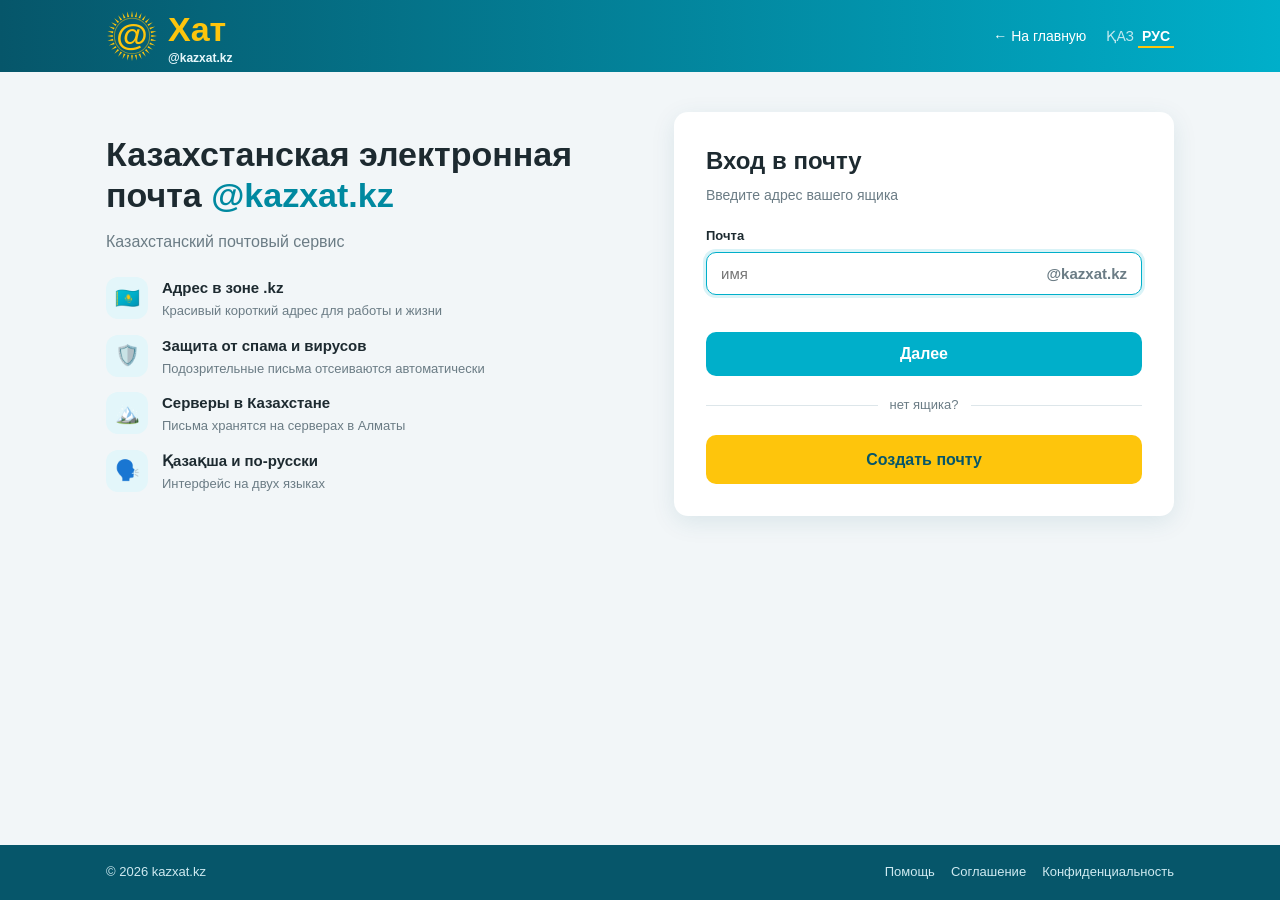
==== auth.html @ 304ba93a "Add files via upload" ====
<!DOCTYPE html>
<html lang="ru">
<head>
<meta charset="UTF-8">
<meta name="viewport" content="width=device-width, initial-scale=1">
<script src="lang.js"></script>
<title>Хат.Почта — вход и регистрация</title>
<style>
  :root{
    --blue:#00AFCA; --blue-dark:#0089a0; --blue-deep:#06566a;
    --gold:#FEC50C; --gold-dark:#d9a400;
    --bg:#f2f6f8; --card:#fff; --text:#1d2a30; --muted:#6b7c85; --line:#dde6ea;
    --red:#d63b3b; --green:#1e9e55; --radius:14px;
  }
  *{box-sizing:border-box;margin:0;padding:0}
  body{font-family:-apple-system,"Segoe UI",Roboto,Arial,sans-serif;background:var(--bg);color:var(--text);font-size:15px;line-height:1.45;min-height:100vh;display:flex;flex-direction:column}
  a{color:var(--blue-dark);text-decoration:none}
  a:hover{text-decoration:underline}
  a.btn:hover{text-decoration:none}
  .wrap{max-width:1100px;margin:0 auto;padding:0 16px;width:100%}

  /* Шапка как на главной */
  header{background:linear-gradient(90deg,var(--blue-deep),var(--blue));color:#fff}
  .top{display:flex;align-items:center;height:72px;gap:20px}
  .logo{display:flex;align-items:center;gap:10px;font-weight:800;font-size:34px;color:var(--gold)}
  .logo:hover{text-decoration:none}
  .logo small{display:block;font-size:12px;font-weight:600;color:#e6f7fb;margin-top:-4px}
  .logo-mark{width:52px;height:52px;flex:none}
  .logo-mark .rays{transform-origin:50px 50px;animation:spin 40s linear infinite}
  @keyframes spin{to{transform:rotate(360deg)}}
  .top-right{margin-left:auto;display:flex;align-items:center;gap:16px;font-size:14px}
  .top-right a{color:#fff}
  .lang a{opacity:.75;padding:2px 4px}
  .lang a.on{opacity:1;font-weight:700;border-bottom:2px solid var(--gold)}

  /* Основная часть */
  main{flex:1;display:flex;align-items:flex-start;justify-content:center;padding:40px 0}
  .layout{display:grid;grid-template-columns:1fr 500px;gap:48px;align-items:center}
  .promo h1{font-size:34px;line-height:1.2;margin-bottom:14px}
  .promo h1 span{color:var(--blue-dark)}
  .promo p{color:var(--muted);font-size:16px;margin-bottom:24px;max-width:460px}
  .perks{list-style:none;display:grid;gap:14px}
  .perks li{display:flex;gap:14px;align-items:flex-start}
  .perks .ico{width:42px;height:42px;border-radius:12px;background:#e3f6fa;display:grid;place-items:center;font-size:20px;flex:none}
  .perks b{display:block}
  .perks small{color:var(--muted);font-size:13px}

  .card{background:var(--card);border-radius:var(--radius);box-shadow:0 6px 24px rgba(6,86,106,.10);padding:32px}
  .view{display:none}
  .view.on{display:block;animation:fade .25s}
  @keyframes fade{from{opacity:0;transform:translateY(6px)}to{opacity:1;transform:none}}
  .card h2{font-size:24px;margin-bottom:6px}
  .card .sub{color:var(--muted);font-size:14px;margin-bottom:22px}

  /* Поля */
  .field{margin-bottom:16px}
  .field label{display:block;font-size:13px;font-weight:600;margin-bottom:6px}
  .input{display:flex;align-items:center;border:1.5px solid var(--line);border-radius:10px;background:#fff;transition:border-color .15s,box-shadow .15s}
  .input:focus-within{border-color:var(--blue);box-shadow:0 0 0 3px rgba(0,175,202,.15)}
  .input.err{border-color:var(--red)}
  .input.ok{border-color:var(--green)}
  .input input,.input select{flex:1;min-width:0;border:none;outline:none;background:transparent;padding:12px 14px;font-size:15px;color:var(--text)}
  .input .prefix{padding-left:14px;font-weight:700;color:var(--text)}
  .input .prefix+input{padding-left:8px}
  .input .suffix{padding-right:14px;color:var(--muted);font-weight:600;white-space:nowrap}
  .input .eye{border:none;background:none;cursor:pointer;padding:0 12px;font-size:17px;opacity:.6}
  .input .eye:hover{opacity:1}
  .row2{display:grid;grid-template-columns:1fr 1fr;gap:12px}
  .row3{display:grid;grid-template-columns:100px 1fr 110px;gap:8px}
  .row2>*,.row3>*{min-width:0}
  .input select{padding:12px 8px;cursor:pointer}
  .err-box{background:#fdecec;color:#a42a2a;border-radius:10px;padding:10px 12px;font-size:13px;margin-bottom:14px}
  .err-box:empty{display:none}
  .hint{font-size:12px;margin-top:5px;color:var(--muted);min-height:16px}
  .hint.err{color:var(--red)}
  .hint.ok{color:var(--green)}
  .sugg{display:flex;flex-wrap:wrap;gap:6px;margin-top:6px}
  .sugg button{border:1px dashed var(--blue);background:#f1fbfd;color:var(--blue-deep);border-radius:20px;padding:4px 10px;font-size:12px;cursor:pointer}
  .sugg button:hover{background:#e0f6fa}
  .seg{display:flex;gap:8px}
  .seg label{flex:1;display:flex;align-items:center;justify-content:center;gap:6px;border:1.5px solid var(--line);border-radius:10px;padding:11px;cursor:pointer;font-size:14px;font-weight:500;margin:0}
  .seg input{accent-color:var(--blue)}
  .seg label:has(input:checked){border-color:var(--blue);background:#f1fbfd}

  .strength{height:5px;border-radius:3px;background:var(--line);margin-top:8px;overflow:hidden}
  .strength i{display:block;height:100%;width:0;transition:width .2s,background .2s}

  .check{display:flex;gap:10px;align-items:flex-start;font-size:13px;color:var(--muted);margin:6px 0 18px;cursor:pointer}
  .check input{margin-top:2px;accent-color:var(--blue);width:16px;height:16px}

  .btn{display:block;width:100%;border:none;border-radius:10px;padding:13px;font-size:16px;font-weight:700;cursor:pointer;text-align:center;transition:background .15s}
  .btn-blue{background:var(--blue);color:#fff}
  .btn-blue:hover{background:var(--blue-dark)}
  .btn-blue:disabled{background:#a9dbe4;cursor:not-allowed}
  .btn-gold{background:var(--gold);color:var(--blue-deep)}
  .btn-gold:hover{background:var(--gold-dark)}
  .btn-ghost{background:none;border:1.5px solid var(--line);color:var(--text);margin-top:10px}
  .btn-ghost:hover{border-color:var(--blue)}
  .links{display:flex;justify-content:space-between;font-size:14px;margin-top:16px}
  .divider{display:flex;align-items:center;gap:12px;color:var(--muted);font-size:13px;margin:20px 0}
  .divider::before,.divider::after{content:"";flex:1;height:1px;background:var(--line)}

  .chip{display:inline-flex;align-items:center;gap:8px;background:#f1f9fb;border-radius:20px;padding:6px 6px 6px 12px;font-weight:600;margin-bottom:18px}
  .chip button{border:none;background:#fff;border-radius:14px;padding:3px 10px;font-size:12px;color:var(--blue-dark);cursor:pointer}
  .back{border:none;background:none;color:var(--blue-dark);cursor:pointer;font-size:14px;margin-bottom:14px;padding:0}

  .notice{border-radius:10px;padding:12px 14px;font-size:13px;margin-bottom:16px;display:none}
  .notice.on{display:block}
  .notice.info{background:#fff8dc;color:#7a5a00}
  .notice.err{background:#fdecec;color:#a42a2a}

  .steps{display:flex;gap:6px;margin-bottom:20px}
  .steps i{flex:1;height:4px;border-radius:2px;background:var(--line)}
  .steps i.on{background:var(--blue)}

  .done{text-align:center}
  .done .big{font-size:56px;margin-bottom:10px}
  .done .addr{display:inline-block;font-size:20px;font-weight:800;color:var(--blue-deep);background:#f1f9fb;border-radius:10px;padding:10px 18px;margin:12px 0 20px}

  footer{background:var(--blue-deep);color:#cfeaf1;font-size:13px;padding:18px 0}
  footer .wrap{display:flex;justify-content:space-between;flex-wrap:wrap;gap:12px}
  footer a{color:#cfeaf1;margin-left:16px}

  @media(max-width:880px){
    .layout{grid-template-columns:1fr;max-width:480px;margin:0 auto}
    .promo{display:none}
    main{padding:20px 0}
    .card{padding:24px 20px}
  }
</style>
</head>
<body>

<header>
  <div class="wrap top">
    <a href="index.html" class="logo"><svg class="logo-mark" viewBox="0 0 100 100"></svg><div>Хат<small>@kazxat.kz</small></div></a>
    <div class="top-right">
      <a href="index.html">← На главную</a>
      <div class="lang"><a href="#">ҚАЗ</a><a href="#" class="on">РУС</a></div>
    </div>
  </div>
</header>

<main>
  <div class="wrap layout">

    <!-- Левая часть: чем хороша почта -->
    <section class="promo">
      <h1>Казахстанская электронная почта <span>@kazxat.kz</span></h1>
      <p>Казахстанский почтовый сервис</p>
      <ul class="perks">
        <li><span class="ico">🇰🇿</span><div><b>Адрес в зоне .kz</b><small>Красивый короткий адрес для работы и жизни</small></div></li>
        <li><span class="ico">🛡️</span><div><b>Защита от спама и вирусов</b><small>Подозрительные письма отсеиваются автоматически</small></div></li>
        <li><span class="ico">🏔️</span><div><b>Серверы в Казахстане</b><small>Письма хранятся на серверах в Алматы</small></div></li>
        <li><span class="ico">🗣️</span><div><b>Қазақша и по-русски</b><small>Интерфейс на двух языках</small></div></li>
      </ul>
    </section>

    <!-- Правая часть: карточка с видами -->
    <section class="card">

      <!-- ВИД 1: ВХОД, шаг 1 — адрес -->
      <div class="view" id="v-login">
        <h2>Вход в почту</h2>
        <div class="sub">Введите адрес вашего ящика</div>
        <form id="f-login1" novalidate>
          <div class="field">
            <label for="l-user">Почта</label>
            <div class="input" id="l-user-box"><input id="l-user" autocomplete="username" placeholder="имя" autofocus><span class="suffix">@kazxat.kz</span></div>
            <div class="hint" id="l-user-hint"></div>
          </div>
          <button class="btn btn-blue">Далее</button>
        </form>
        <div class="divider">нет ящика?</div>
        <a class="btn btn-gold" href="#register">Создать почту</a>
      </div>

      <!-- ВИД 2: ВХОД, шаг 2 — пароль -->
      <div class="view" id="v-password">
        <h2>Введите пароль</h2>
        <div class="chip"><span id="p-email"></span><button type="button" onclick="go('login')">изменить</button></div>
        <div class="notice" id="p-notice"></div>
        <form id="f-login2" novalidate>
          <div class="field">
            <label for="p-pass">Пароль</label>
            <div class="input"><input type="password" id="p-pass" autocomplete="current-password"><button type="button" class="eye" data-for="p-pass">👁</button></div>
          </div>
          <label class="check"><input type="checkbox" checked> Запомнить меня на этом компьютере</label>
          <button class="btn btn-blue">Войти</button>
        </form>
        <div class="links"><a href="#restore">Забыли пароль?</a><a href="#register">Создать почту</a></div>
      </div>

      <!-- ВИД 3: РЕГИСТРАЦИЯ, шаг 1 — о себе -->
      <div class="view" id="v-register">
        <div class="steps"><i class="on"></i><i></i><i></i></div>
        <h2>Регистрация</h2>
        <div class="sub">Шаг 1 из 3 · Расскажите о себе</div>
        <form id="f-reg1" novalidate>
          <div class="row2">
            <div class="field"><label for="r-name">Имя</label><div class="input"><input id="r-name" autocomplete="given-name"></div></div>
            <div class="field"><label for="r-surname">Фамилия</label><div class="input"><input id="r-surname" autocomplete="family-name"></div></div>
          </div>
          <div class="field">
            <label>Дата рождения <span style="font-weight:400;color:var(--muted)">(регистрация с 18 лет)</span></label>
            <div class="row3">
              <div class="input"><select id="r-day"></select></div>
              <div class="input"><select id="r-month"></select></div>
              <div class="input"><select id="r-year"></select></div>
            </div>
          </div>
          <div class="field">
            <label>Пол</label>
            <div class="seg">
              <label><input type="radio" name="gender" value="m"> Мужской</label>
              <label><input type="radio" name="gender" value="f"> Женский</label>
            </div>
          </div>
          <div class="err-box" id="r1-hint"></div>
          <button class="btn btn-blue">Далее</button>
        </form>
        <div class="links"><span></span><a href="#login">У меня уже есть почта</a></div>
      </div>

      <!-- ВИД 4: РЕГИСТРАЦИЯ, шаг 2 — адрес и пароль -->
      <div class="view" id="v-register2">
        <div class="steps"><i class="on"></i><i class="on"></i><i></i></div>
        <button class="back" onclick="go('register')">← Назад</button>
        <h2>Придумайте адрес</h2>
        <div class="sub">Шаг 2 из 3 · Адрес и пароль</div>
        <form id="f-reg2" novalidate>
          <div class="field">
            <label for="r-user">Адрес почты</label>
            <div class="input" id="r-user-box"><input id="r-user" autocomplete="off" placeholder="например, aidar.serikov"><span class="suffix">@kazxat.kz</span></div>
            <div class="hint" id="r-user-hint">Латинские буквы, цифры, точка, дефис и подчёркивание</div>
            <div class="sugg" id="r-sugg"></div>
          </div>
          <div class="field">
            <label for="r-pass">Пароль</label>
            <div class="input"><input type="password" id="r-pass" autocomplete="new-password"><button type="button" class="eye" data-for="r-pass">👁</button></div>
            <div class="strength"><i id="r-str"></i></div>
            <div class="hint" id="r-pass-hint">Не меньше 8 символов: буквы и цифры</div>
          </div>
          <div class="field">
            <label for="r-pass2">Повторите пароль</label>
            <div class="input" id="r-pass2-box"><input type="password" id="r-pass2" autocomplete="new-password"></div>
            <div class="hint" id="r-pass2-hint"></div>
          </div>
          <button class="btn btn-blue">Далее</button>
        </form>
      </div>

      <!-- ВИД 5: РЕГИСТРАЦИЯ, шаг 3 — телефон для восстановления -->
      <div class="view" id="v-register3">
        <div class="steps"><i class="on"></i><i class="on"></i><i class="on"></i></div>
        <button class="back" onclick="go('register2')">← Назад</button>
        <h2>Защитите ящик</h2>
        <div class="sub">Шаг 3 из 3 · Телефон поможет восстановить доступ, если забудете пароль</div>
        <form id="f-reg3" novalidate>
          <div class="field">
            <label for="r-phone">Номер телефона</label>
            <div class="input" id="r-phone-box"><span class="prefix">+7</span><input id="r-phone" type="tel" autocomplete="tel-national" placeholder="(___) ___-__-__"></div>
            <div class="hint" id="r-phone-hint">На этот номер придёт код подтверждения</div>
          </div>
          <label class="check"><input type="checkbox" id="r-terms"> <span>Я принимаю <a href="#">Пользовательское соглашение</a> и <a href="#">Политику конфиденциальности</a></span></label>
          <div class="notice info" id="r3-notice"></div>
          <button class="btn btn-blue" id="r-submit" disabled>Создать почту</button>
        </form>
      </div>

      <!-- ВИД 6: ГОТОВО -->
      <div class="view done" id="v-done">
        <div class="big">🎉</div>
        <h2>Почта создана!</h2>
        <div class="sub">Ваш новый адрес:</div>
        <div class="addr" id="d-addr"></div>
        <a class="btn btn-blue" id="d-go" href="mail.html">Перейти в почту</a>
        <a class="btn btn-ghost" href="index.html">На главную</a>
      </div>

      <!-- ВИД 7: ВОССТАНОВЛЕНИЕ ПАРОЛЯ -->
      <div class="view" id="v-restore">
        <button class="back" onclick="go('login')">← Ко входу</button>
        <h2>Восстановление доступа</h2>
        <div class="sub">Укажите адрес почты и номер телефона, привязанный к ящику</div>
        <div class="notice info" id="rs-notice"></div>
        <form id="f-restore" novalidate>
          <div class="field">
            <label for="rs-user">Почта</label>
            <div class="input"><input id="rs-user" placeholder="имя"><span class="suffix">@kazxat.kz</span></div>
          </div>
          <div class="field">
            <label for="rs-phone">Номер телефона</label>
            <div class="input"><span class="prefix">+7</span><input id="rs-phone" type="tel" placeholder="(___) ___-__-__"></div>
          </div>
          <button class="btn btn-blue">Получить код</button>
        </form>
      </div>

    </section>
  </div>
</main>

<footer>
  <div class="wrap">
    <span>© 2026 kazxat.kz</span>
    <span><a href="#">Помощь</a><a href="#">Соглашение</a><a href="#">Конфиденциальность</a></span>
  </div>
</footer>

<script>
  /* ===== НАСТРОЙКИ ===== */
  const DOMAIN = "kazxat.kz";
  // Пока сервер не подключён, формы работают в демо-режиме (ничего никуда не отправляют)
  const DEMO = true;
  // Занятые и служебные адреса (на сервере проверка будет через API mailcow)
  const TAKEN = ["admin","info","support","postmaster","abuse","root","mail","noreply","webmaster","hat","kazxat","test"];

  /* ===== ЛОГОТИП ===== */
  document.querySelectorAll(".logo-mark").forEach(svg=>{
    let rays="";
    for(let i=0;i<32;i++) rays+=`<polygon points="48.2,13 51.8,13 50,2" transform="rotate(${i*360/32} 50 50)"/>`;
    svg.innerHTML=`<g class="rays" fill="#FEC50C">${rays}</g>
      <circle cx="50" cy="50" r="34" fill="none" stroke="#FEC50C" stroke-width="2" opacity=".5"/>
      <text x="50" y="53" text-anchor="middle" dominant-baseline="middle" font-family="Arial Black,Arial,sans-serif" font-weight="900" font-size="62" fill="#FEC50C">@</text>`;
  });

  /* ===== ПЕРЕКЛЮЧЕНИЕ ВИДОВ (по адресу: auth.html#login, #register, #restore) ===== */
  const $=id=>document.getElementById(id);
  function go(v){
    try{ history.replaceState(null,"","#"+v); }catch(e){}
    show(v);
  }
  // ссылки вида href="#register" тоже переключают экран напрямую
  document.addEventListener("click",e=>{
    const a=e.target.closest('a[href^="#"]'); if(!a||a.getAttribute("href").length<2) return;
    e.preventDefault(); go(a.getAttribute("href").slice(1));
  });
  function show(v){
    v = v || (location.hash||"#login").slice(1);
    const el=$("v-"+v) ? v : "login";
    document.querySelectorAll(".view").forEach(x=>x.classList.toggle("on",x.id==="v-"+el));
    document.title = {register:"Регистрация",register2:"Регистрация",register3:"Регистрация",done:"Почта создана",restore:"Восстановление доступа",password:"Вход"}[el]
      ? ({register:"Регистрация",register2:"Регистрация",register3:"Регистрация",done:"Почта создана",restore:"Восстановление доступа",password:"Вход"}[el]+" — Хат.Почта") : "Вход — Хат.Почта";
    const f=document.querySelector(".view.on input:not([type=checkbox]):not([type=radio])"); if(f) setTimeout(()=>f.focus(),50);
  }
  window.addEventListener("hashchange",()=>show()); show();

  // Показать/скрыть пароль
  document.querySelectorAll(".eye").forEach(b=>b.onclick=()=>{
    const i=$(b.dataset.for); i.type = i.type==="password"?"text":"password"; b.style.opacity = i.type==="text"?1:"";
  });

  // Проверка имени ящика
  function checkUser(v){
    v=v.trim().toLowerCase().replace("@"+DOMAIN,"");
    if(!v) return "Введите адрес";
    if(v.length<3) return "Слишком короткий адрес (минимум 3 символа)";
    if(v.length>30) return "Слишком длинный адрес (максимум 30 символов)";
    if(!/^[a-z0-9._-]+$/.test(v)) return "Только латинские буквы, цифры, точка, дефис и подчёркивание";
    if(!/^[a-z0-9]/.test(v)||!/[a-z0-9]$/.test(v)) return "Адрес должен начинаться и заканчиваться буквой или цифрой";
    if(/[._-]{2}/.test(v)) return "Нельзя ставить два знака подряд";
    return "";
  }
  function setHint(boxId,hintId,msg,ok){
    const box=$(boxId), h=$(hintId);
    if(box){ box.classList.toggle("err",!!msg); box.classList.toggle("ok",!msg&&ok); }
    h.textContent=msg||ok||""; h.className="hint"+(msg?" err":ok?" ok":"");
  }

  /* ===== ВХОД ===== */
  $("f-login1").onsubmit=e=>{
    e.preventDefault();
    const v=$("l-user").value.trim().toLowerCase().replace("@"+DOMAIN,"");
    const err=checkUser(v);
    if(err){ setHint("l-user-box","l-user-hint",err); return; }
    setHint("l-user-box","l-user-hint","");
    $("p-email").textContent=v+"@"+DOMAIN;
    $("p-notice").className="notice";
    $("p-pass").value="";
    go("password");
  };
  $("f-login2").onsubmit=e=>{
    e.preventDefault();
    const n=$("p-notice");
    if(!$("p-pass").value){ n.textContent="Введите пароль"; n.className="notice err on"; return; }
    if(DEMO){ // демо: пускаем в ящик с любым паролем
      try{ sessionStorage.setItem("hatUser",$("p-email").textContent); }catch(e){}
      location.href="mail.html"; return;
    }
    // TODO: отправка на сервер авторизации
  };

  /* ===== РЕГИСТРАЦИЯ: шаг 1 ===== */
  const MONTHS=["января","февраля","марта","апреля","мая","июня","июля","августа","сентября","октября","ноября","декабря"];
  $("r-day").innerHTML='<option value="">День</option>'+Array.from({length:31},(_,i)=>`<option>${i+1}</option>`).join("");
  $("r-month").innerHTML='<option value="">Месяц</option>'+MONTHS.map((m,i)=>`<option value="${i+1}">${m}</option>`).join("");
  const Y=new Date().getFullYear();
  $("r-year").innerHTML='<option value="">Год</option>'+Array.from({length:90},(_,i)=>`<option>${Y-18-i}</option>`).join("");

  $("f-reg1").onsubmit=e=>{
    e.preventDefault();
    const h=$("r1-hint");
    if(!$("r-name").value.trim()||!$("r-surname").value.trim()) return h.textContent="Укажите имя и фамилию";
    if(!$("r-day").value||!$("r-month").value||!$("r-year").value) return h.textContent="Укажите дату рождения";
    const bd=new Date($("r-year").value,$("r-month").value-1,$("r-day").value);
    if(bd.getDate()!=$("r-day").value) return h.textContent="Такой даты нет";
    const now=new Date(), adult=new Date(bd.getFullYear()+18,bd.getMonth(),bd.getDate());
    if(adult>now) return h.textContent="Регистрация доступна только с 18 лет";
    if(!document.querySelector("input[name=gender]:checked")) return h.textContent="Выберите пол";
    h.textContent="";
    makeSuggestions();
    go("register2");
  };

  // Транслитерация (в т.ч. казахские буквы) для подсказок адреса
  const TR={а:"a",ә:"a",б:"b",в:"v",г:"g",ғ:"g",д:"d",е:"e",ё:"e",ж:"zh",з:"z",и:"i",й:"i",к:"k",қ:"q",л:"l",м:"m",н:"n",ң:"n",
    о:"o",ө:"o",п:"p",р:"r",с:"s",т:"t",у:"u",ұ:"u",ү:"u",ф:"f",х:"kh",һ:"h",ц:"ts",ч:"ch",ш:"sh",щ:"sh",ъ:"",ы:"y",і:"i",ь:"",э:"e",ю:"yu",я:"ya"};
  const tr=s=>s.toLowerCase().split("").map(c=>TR[c]!==undefined?TR[c]:c).join("").replace(/[^a-z0-9]/g,"");
  function makeSuggestions(){
    const n=tr($("r-name").value), s=tr($("r-surname").value), y=$("r-year").value, yy=y.slice(2);
    const list=[...new Set([`${n}.${s}`,`${s}.${n}`,`${n}${s}`,`${n[0]||""}.${s}`,`${n}.${s}${yy}`,`${n}${y}`])]
      .filter(x=>!checkUser(x)&&!TAKEN.includes(x)).slice(0,5);
    $("r-sugg").innerHTML=list.map(x=>`<button type="button">${x}</button>`).join("");
  }
  $("r-sugg").onclick=e=>{ if(e.target.tagName==="BUTTON"){ $("r-user").value=e.target.textContent; checkReg(); } };

  /* ===== РЕГИСТРАЦИЯ: шаг 2 ===== */
  function checkReg(){
    const v=$("r-user").value.trim().toLowerCase();
    let err=checkUser(v);
    if(!err && TAKEN.includes(v)) err="Этот адрес уже занят, попробуйте другой";
    setHint("r-user-box","r-user-hint", v?err:"", !err&&v ? `✓ ${v}@${DOMAIN} свободен` : "");
    if(!v) $("r-user-hint").textContent="Латинские буквы, цифры, точка, дефис и подчёркивание";
    return !err;
  }
  $("r-user").addEventListener("input",checkReg);

  function strength(p){
    let s=0;
    if(p.length>=8) s++; if(p.length>=12) s++;
    if(/[a-zа-я]/.test(p)&&/[A-ZА-Я]/.test(p)) s++;
    if(/\d/.test(p)) s++; if(/[^A-Za-zА-Яа-я0-9]/.test(p)) s++;
    return s;
  }
  $("r-pass").addEventListener("input",()=>{
    const p=$("r-pass").value, s=strength(p), bar=$("r-str"), h=$("r-pass-hint");
    const lv = !p?["0%","",""] : p.length<8?["20%","var(--red)","Слишком короткий"] :
      s<=2?["45%","#e67e22","Слабый пароль"] : s===3?["70%","var(--gold-dark)","Нормальный пароль"] : ["100%","var(--green)","Надёжный пароль"];
    bar.style.width=lv[0]; bar.style.background=lv[1];
    h.textContent=lv[2]||"Не меньше 8 символов: буквы и цифры"; h.style.color=lv[1]||"";
    if($("r-pass2").value) checkPass2();
  });
  function checkPass2(){
    const same=$("r-pass2").value===$("r-pass").value;
    setHint("r-pass2-box","r-pass2-hint", same?"":"Пароли не совпадают", same?"✓ Пароли совпадают":"");
    return same;
  }
  $("r-pass2").addEventListener("input",checkPass2);

  $("f-reg2").onsubmit=e=>{
    e.preventDefault();
    if(!$("r-user").value.trim()){ setHint("r-user-box","r-user-hint","Придумайте адрес"); return; }
    if(!checkReg()) return;
    const p=$("r-pass").value;
    if(p.length<8||!/\d/.test(p)||!/[A-Za-zА-Яа-я]/.test(p)){ const h=$("r-pass-hint"); h.textContent="Пароль: минимум 8 символов, буквы и цифры"; h.style.color="var(--red)"; return; }
    if(!checkPass2()) return;
    go("register3");
  };

  /* ===== РЕГИСТРАЦИЯ: шаг 3 — телефон ===== */
  // В поле вводятся 10 цифр после +7, например 707 123 45 67
  function phoneMask(inp){
    let d=inp.value.replace(/\D/g,"");
    if(d.length===11 && (d[0]==="7"||d[0]==="8")) d=d.slice(1); // вставили номер целиком
    d=d.slice(0,10);
    let f="";
    if(d.length) f="("+d.slice(0,3);
    if(d.length>=3) f+=")";
    if(d.length>3) f+=" "+d.slice(3,6);
    if(d.length>6) f+="-"+d.slice(6,8);
    if(d.length>8) f+="-"+d.slice(8,10);
    inp.value=f;
    return d.length===10;
  }
  ["r-phone","rs-phone"].forEach(id=>$(id).addEventListener("input",e=>phoneMask(e.target)));
  function canSubmit(){ $("r-submit").disabled=!$("r-terms").checked; }
  $("r-terms").addEventListener("change",canSubmit);

  $("f-reg3").onsubmit=e=>{
    e.preventDefault();
    if(!phoneMask($("r-phone"))){ setHint("r-phone-box","r-phone-hint","Введите номер полностью: 10 цифр после +7"); return; }
    setHint("r-phone-box","r-phone-hint","");
    const addr=$("r-user").value.trim().toLowerCase()+"@"+DOMAIN;
    if(DEMO){
      $("d-addr").textContent=addr;
      try{ sessionStorage.setItem("hatUser",addr); }catch(e){}
      go("done");
      return;
    }
    // TODO: SMS-код и создание ящика через API mailcow на сервере
  };

  /* ===== ВОССТАНОВЛЕНИЕ ===== */
  $("f-restore").onsubmit=e=>{
    e.preventDefault();
    const n=$("rs-notice");
    if(checkUser($("rs-user").value)||!phoneMask($("rs-phone"))){ n.textContent="Укажите адрес почты и номер телефона полностью"; n.className="notice err on"; return; }
    n.textContent="Демо-режим: отправку SMS-кода подключим, когда сайт будет на сервере."; n.className="notice info on";
  };
</script>
</body>
</html>
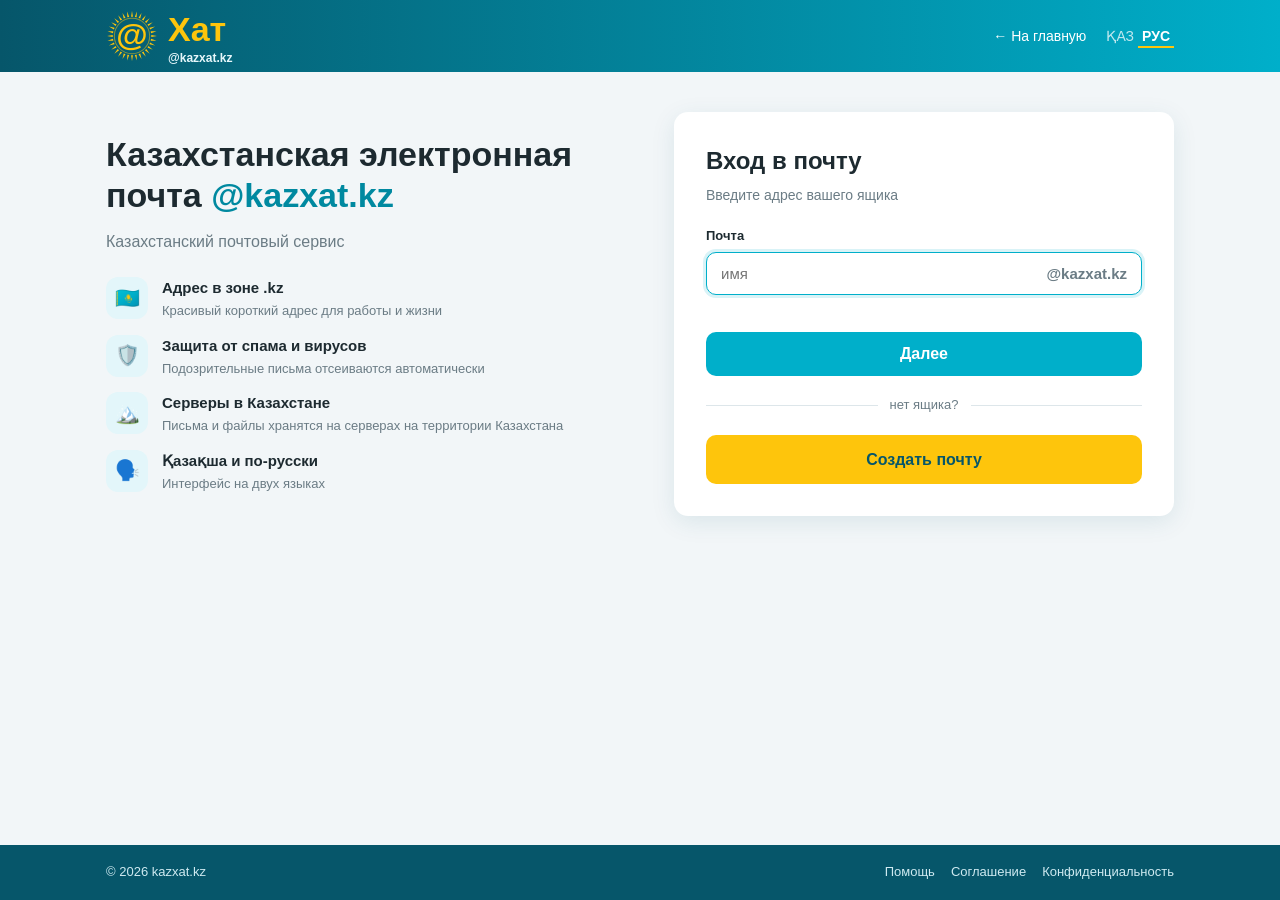
==== commit a3b37a4a: "Add files via upload" ====
--- a/auth.html
+++ b/auth.html
@@ -151,7 +151,7 @@
       <ul class="perks">
         <li><span class="ico">🇰🇿</span><div><b>Адрес в зоне .kz</b><small>Красивый короткий адрес для работы и жизни</small></div></li>
         <li><span class="ico">🛡️</span><div><b>Защита от спама и вирусов</b><small>Подозрительные письма отсеиваются автоматически</small></div></li>
-        <li><span class="ico">🏔️</span><div><b>Серверы в Казахстане</b><small>Письма хранятся на серверах в Алматы</small></div></li>
+        <li><span class="ico">🏔️</span><div><b>Серверы в Казахстане</b><small>Письма и файлы хранятся на серверах на территории Казахстана</small></div></li>
         <li><span class="ico">🗣️</span><div><b>Қазақша и по-русски</b><small>Интерфейс на двух языках</small></div></li>
       </ul>
     </section>
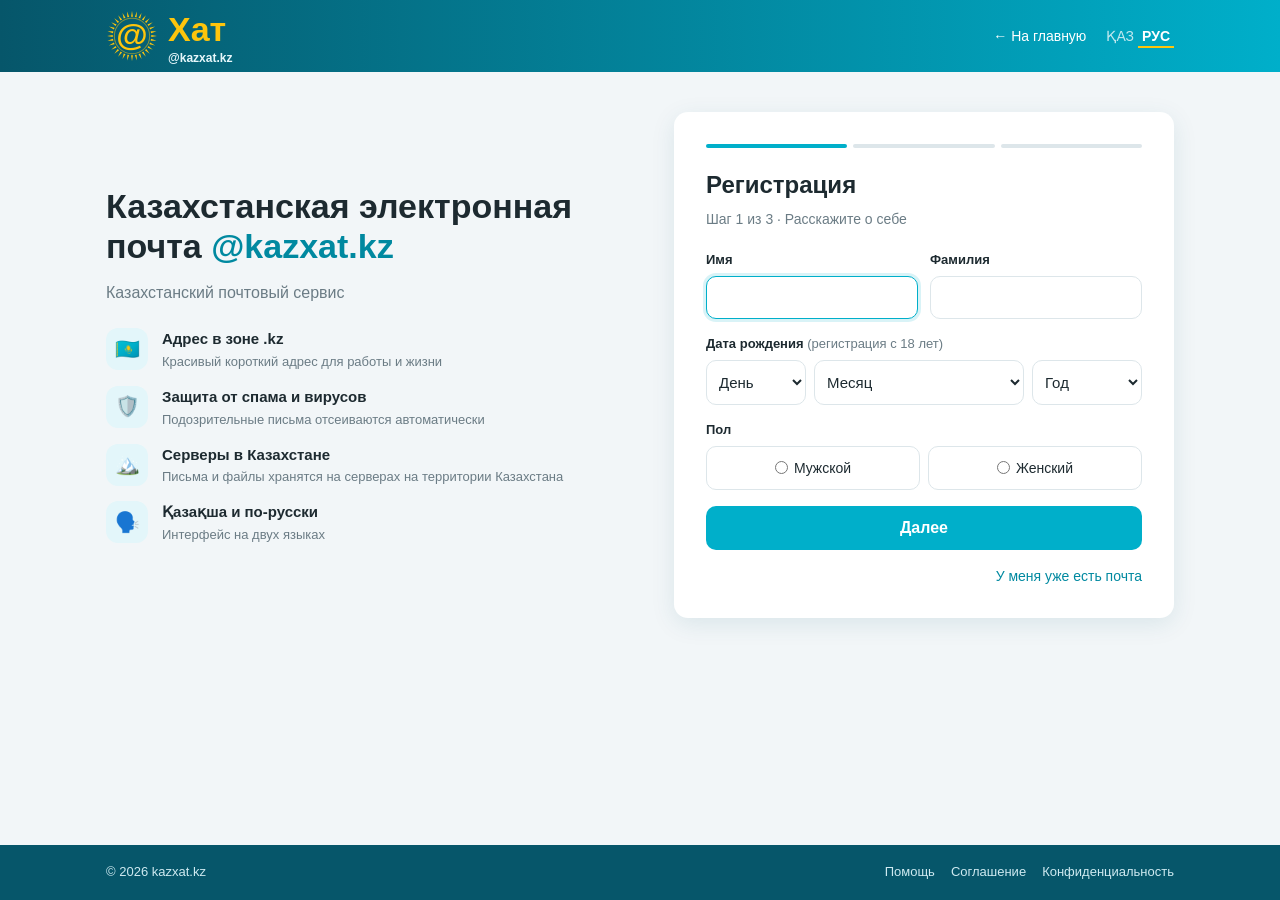
==== commit 2128f376: "Add files via upload" ====
--- a/auth.html
+++ b/auth.html
@@ -219,7 +219,7 @@
           <div class="err-box" id="r1-hint"></div>
           <button class="btn btn-blue">Далее</button>
         </form>
-        <div class="links"><span></span><a href="#login">У меня уже есть почта</a></div>
+        <div class="links"><span></span><a href="https://mail.kazxat.kz/rc/">У меня уже есть почта</a></div>
       </div>
 
       <!-- ВИД 4: РЕГИСТРАЦИЯ, шаг 2 — адрес и пароль -->
@@ -274,13 +274,13 @@
         <h2>Почта создана!</h2>
         <div class="sub">Ваш новый адрес:</div>
         <div class="addr" id="d-addr"></div>
-        <a class="btn btn-blue" id="d-go" href="mail.html">Перейти в почту</a>
+        <a class="btn btn-blue" id="d-go" href="https://mail.kazxat.kz/rc/">Перейти в почту</a>
         <a class="btn btn-ghost" href="index.html">На главную</a>
       </div>
 
       <!-- ВИД 7: ВОССТАНОВЛЕНИЕ ПАРОЛЯ -->
       <div class="view" id="v-restore">
-        <button class="back" onclick="go('login')">← Ко входу</button>
+        <a class="back" href="https://mail.kazxat.kz/rc/">← Ко входу</a>
         <h2>Восстановление доступа</h2>
         <div class="sub">Укажите адрес почты и номер телефона, привязанный к ящику</div>
         <div class="notice info" id="rs-notice"></div>
@@ -336,8 +336,11 @@
     const a=e.target.closest('a[href^="#"]'); if(!a||a.getAttribute("href").length<2) return;
     e.preventDefault(); go(a.getAttribute("href").slice(1));
   });
+  // Вход теперь в настоящей почте (Roundcube); здесь остаются регистрация и восстановление
+  const MAIL_URL = "https://mail.kazxat.kz/rc/";
   function show(v){
-    v = v || (location.hash||"#login").slice(1);
+    v = v || (location.hash||"#register").slice(1);
+    if(v==="login" || v==="password"){ location.replace(MAIL_URL); return; }
     const el=$("v-"+v) ? v : "login";
     document.querySelectorAll(".view").forEach(x=>x.classList.toggle("on",x.id==="v-"+el));
     document.title = {register:"Регистрация",register2:"Регистрация",register3:"Регистрация",done:"Почта создана",restore:"Восстановление доступа",password:"Вход"}[el]
@@ -386,7 +389,7 @@
     if(!$("p-pass").value){ n.textContent="Введите пароль"; n.className="notice err on"; return; }
     if(DEMO){ // демо: пускаем в ящик с любым паролем
       try{ sessionStorage.setItem("hatUser",$("p-email").textContent); }catch(e){}
-      location.href="mail.html"; return;
+      location.href=MAIL_URL; return;
     }
     // TODO: отправка на сервер авторизации
   };
